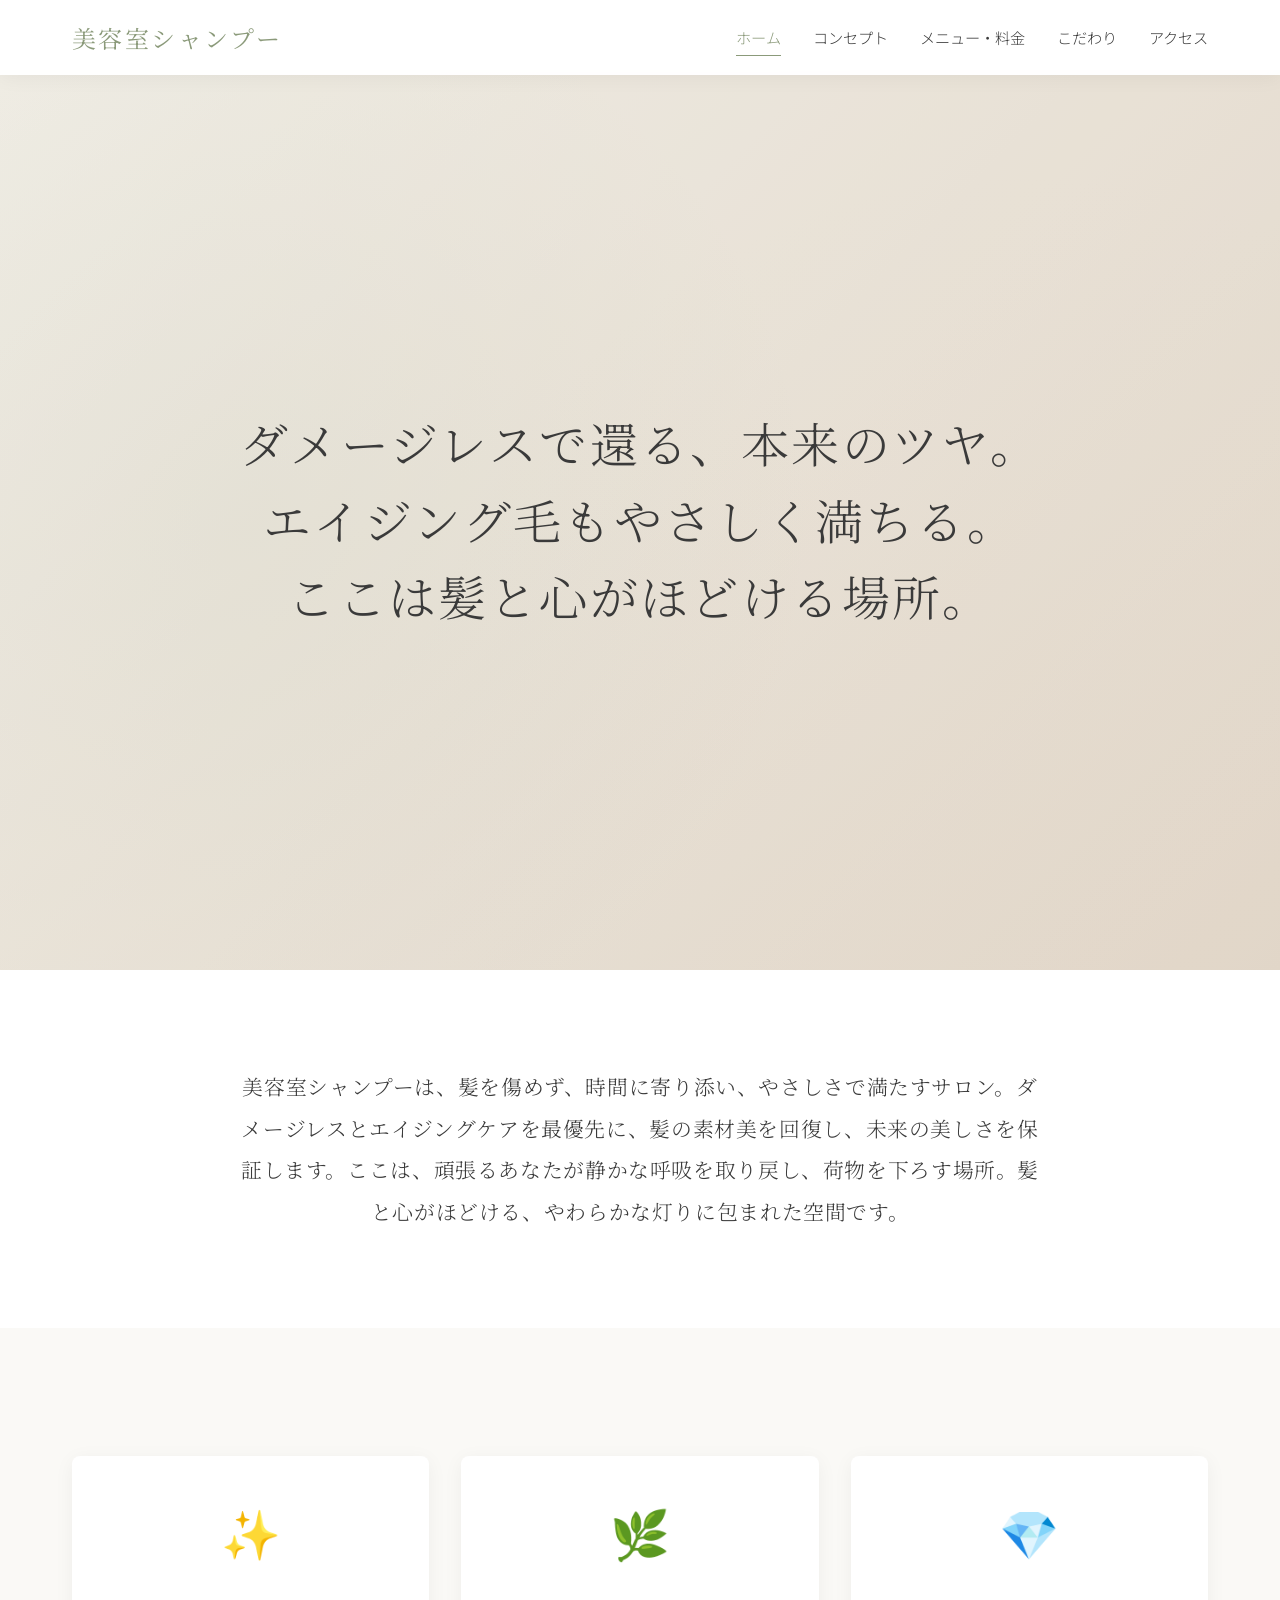
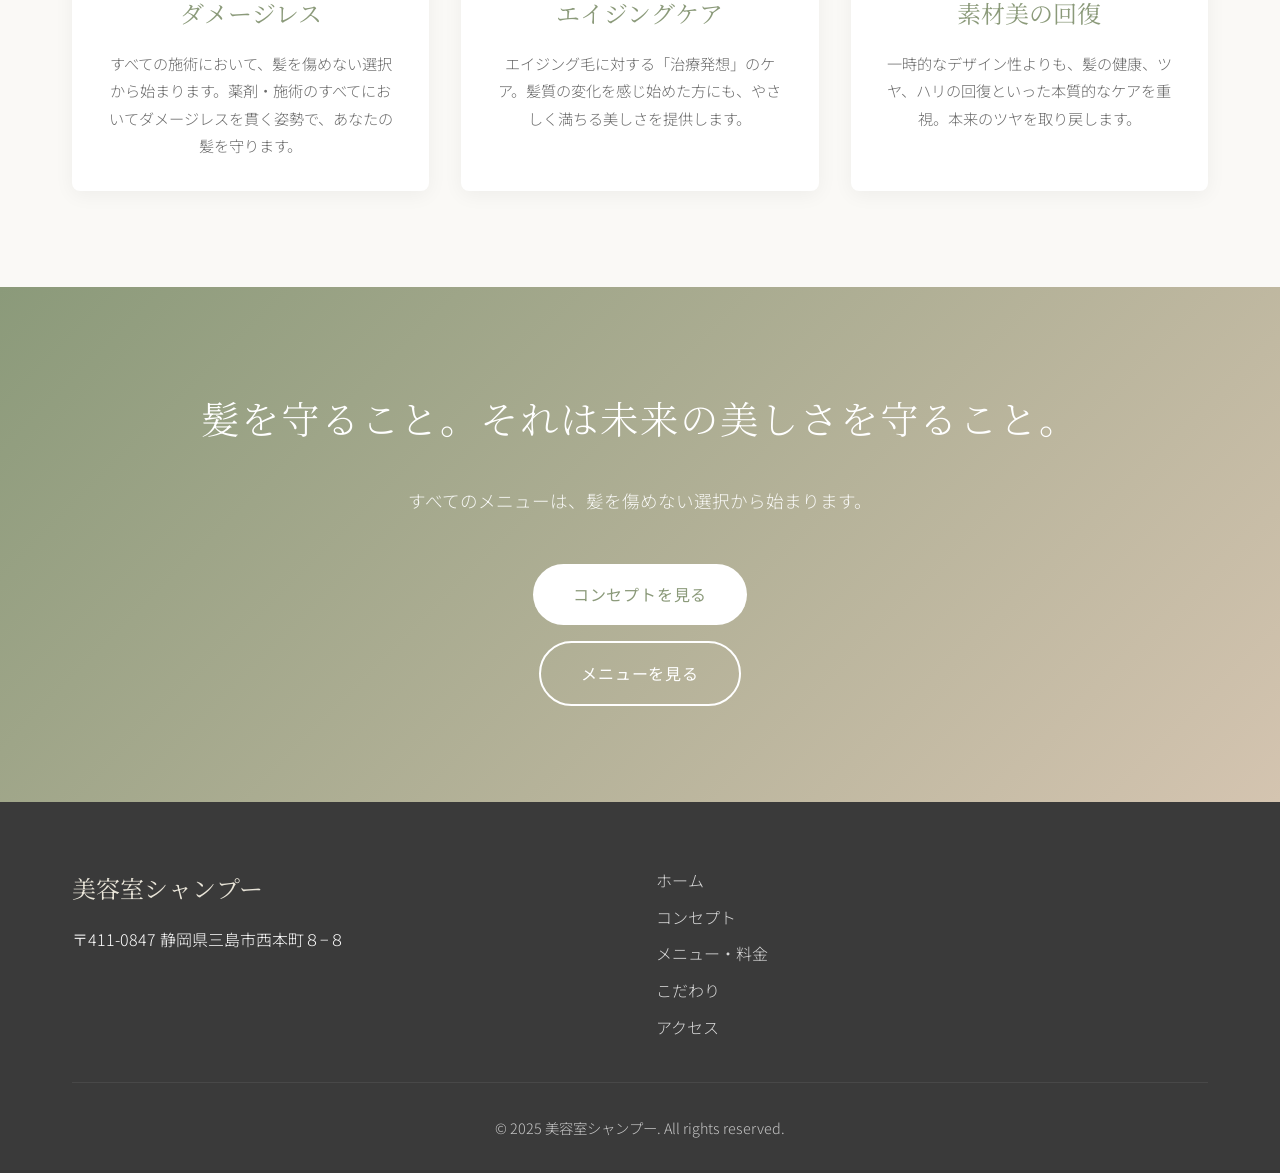
==== index.html @ 24b1da15 "最初のバックアップ" ====
<!DOCTYPE html>
<html lang="ja">
<head>
    <meta charset="UTF-8">
    <meta name="viewport" content="width=device-width, initial-scale=1.0">
    <meta name="description" content="美容室シャンプー - ダメージレスで還る、本来のツヤ。エイジング毛もやさしく満ちる。ここは髪と心がほどける場所。">
    <meta name="keywords" content="三島 美容室,ダメージレス,エイジングケア,縮毛矯正,髪質改善">
    <title>美容室シャンプー | ダメージレスで還る、本来のツヤ</title>
    <link rel="stylesheet" href="css/style.css">
    <link rel="preconnect" href="https://fonts.googleapis.com">
    <link rel="preconnect" href="https://fonts.gstatic.com" crossorigin>
    <link href="https://fonts.googleapis.com/css2?family=Noto+Serif+JP:wght@300;400;500&family=Noto+Sans+JP:wght@300;400;500&display=swap" rel="stylesheet">
</head>
<body>
    <!-- ナビゲーション -->
    <nav class="navbar">
        <div class="container">
            <div class="nav-brand">
                <h1>美容室シャンプー</h1>
            </div>
            <ul class="nav-menu">
                <li><a href="index.html" class="active">ホーム</a></li>
                <li><a href="concept.html">コンセプト</a></li>
                <li><a href="menu.html">メニュー・料金</a></li>
                <li><a href="process.html">こだわり</a></li>
                <li><a href="access.html">アクセス</a></li>
            </ul>
            <button class="nav-toggle" aria-label="メニューを開く">
                <span></span>
                <span></span>
                <span></span>
            </button>
        </div>
    </nav>

    <!-- メインビジュアル -->
    <section class="hero">
        <div class="hero-overlay"></div>
        <div class="hero-content">
            <h2 class="hero-title">ダメージレスで還る、本来のツヤ。<br>エイジング毛もやさしく満ちる。<br>ここは髪と心がほどける場所。</h2>
        </div>
    </section>

    <!-- 導入文 -->
    <section class="intro">
        <div class="container">
            <div class="intro-content">
                <p class="lead-text">
                    美容室シャンプーは、髪を傷めず、時間に寄り添い、やさしさで満たすサロン。ダメージレスとエイジングケアを最優先に、髪の素材美を回復し、未来の美しさを保証します。ここは、頑張るあなたが静かな呼吸を取り戻し、荷物を下ろす場所。髪と心がほどける、やわらかな灯りに包まれた空間です。
                </p>
            </div>
        </div>
    </section>

    <!-- 特徴セクション -->
    <section class="features">
        <div class="container">
            <div class="features-grid">
                <div class="feature-card">
                    <div class="feature-icon">✨</div>
                    <h3>ダメージレス</h3>
                    <p>すべての施術において、髪を傷めない選択から始まります。薬剤・施術のすべてにおいてダメージレスを貫く姿勢で、あなたの髪を守ります。</p>
                </div>
                <div class="feature-card">
                    <div class="feature-icon">🌿</div>
                    <h3>エイジングケア</h3>
                    <p>エイジング毛に対する「治療発想」のケア。髪質の変化を感じ始めた方にも、やさしく満ちる美しさを提供します。</p>
                </div>
                <div class="feature-card">
                    <div class="feature-icon">💎</div>
                    <h3>素材美の回復</h3>
                    <p>一時的なデザイン性よりも、髪の健康、ツヤ、ハリの回復といった本質的なケアを重視。本来のツヤを取り戻します。</p>
                </div>
            </div>
        </div>
    </section>

    <!-- CTAセクション -->
    <section class="cta">
        <div class="container">
            <div class="cta-content">
                <h2>髪を守ること。それは未来の美しさを守ること。</h2>
                <p>すべてのメニューは、髪を傷めない選択から始まります。</p>
                <a href="concept.html" class="btn-primary">コンセプトを見る</a>
                <a href="menu.html" class="btn-secondary">メニューを見る</a>
            </div>
        </div>
    </section>

    <!-- フッター -->
    <footer class="footer">
        <div class="container">
            <div class="footer-content">
                <div class="footer-info">
                    <h3>美容室シャンプー</h3>
                    <p>〒411-0847 静岡県三島市西本町８−８</p>
                </div>
                <div class="footer-links">
                    <ul>
                        <li><a href="index.html">ホーム</a></li>
                        <li><a href="concept.html">コンセプト</a></li>
                        <li><a href="menu.html">メニュー・料金</a></li>
                        <li><a href="process.html">こだわり</a></li>
                        <li><a href="access.html">アクセス</a></li>
                    </ul>
                </div>
            </div>
            <div class="footer-bottom">
                <p>&copy; 2025 美容室シャンプー. All rights reserved.</p>
            </div>
        </div>
    </footer>

    <script src="js/main.js"></script>
</body>
</html>
---- css/style.css ----
/* リセットとベーススタイル */
* {
    margin: 0;
    padding: 0;
    box-sizing: border-box;
}

:root {
    /* カラーパレット - 柔らかく自然な色調 */
    --color-primary: #8B9A7A; /* グリーン系 */
    --color-secondary: #D4C4B0; /* ベージュ系 */
    --color-accent: #E8E4D8; /* 淡い光の色 */
    --color-text: #3A3A3A;
    --color-text-light: #6B6B6B;
    --color-white: #FFFFFF;
    --color-bg: #FAF9F6;
    --color-bg-light: #FEFEFD;
    
    /* フォント */
    --font-serif: 'Noto Serif JP', serif;
    --font-sans: 'Noto Sans JP', sans-serif;
    
    /* スペーシング */
    --spacing-xs: 0.5rem;
    --spacing-sm: 1rem;
    --spacing-md: 2rem;
    --spacing-lg: 4rem;
    --spacing-xl: 6rem;
    
    /* トランジション */
    --transition: all 0.3s ease;
}

body {
    font-family: var(--font-sans);
    color: var(--color-text);
    background-color: var(--color-bg);
    line-height: 1.8;
    font-weight: 300;
    overflow-x: hidden;
}

.container {
    max-width: 1200px;
    margin: 0 auto;
    padding: 0 var(--spacing-md);
}

/* ナビゲーション */
.navbar {
    position: fixed;
    top: 0;
    left: 0;
    right: 0;
    background-color: rgba(255, 255, 255, 0.95);
    backdrop-filter: blur(10px);
    box-shadow: 0 2px 20px rgba(0, 0, 0, 0.05);
    z-index: 1000;
    transition: var(--transition);
}

.navbar .container {
    display: flex;
    justify-content: space-between;
    align-items: center;
    padding: var(--spacing-sm) var(--spacing-md);
}

.nav-brand h1 {
    font-family: var(--font-serif);
    font-size: 1.5rem;
    font-weight: 400;
    color: var(--color-primary);
    letter-spacing: 0.1em;
}

.nav-menu {
    display: flex;
    list-style: none;
    gap: var(--spacing-md);
}

.nav-menu a {
    text-decoration: none;
    color: var(--color-text);
    font-size: 0.95rem;
    font-weight: 300;
    transition: var(--transition);
    position: relative;
    padding: var(--spacing-xs) 0;
}

.nav-menu a::after {
    content: '';
    position: absolute;
    bottom: 0;
    left: 0;
    width: 0;
    height: 1px;
    background-color: var(--color-primary);
    transition: var(--transition);
}

.nav-menu a:hover::after,
.nav-menu a.active::after {
    width: 100%;
}

.nav-menu a:hover,
.nav-menu a.active {
    color: var(--color-primary);
}

.nav-toggle {
    display: none;
    flex-direction: column;
    background: none;
    border: none;
    cursor: pointer;
    gap: 5px;
}

.nav-toggle span {
    width: 25px;
    height: 2px;
    background-color: var(--color-text);
    transition: var(--transition);
}

/* ヒーローセクション */
.hero {
    position: relative;
    height: 100vh;
    min-height: 600px;
    display: flex;
    align-items: center;
    justify-content: center;
    background: linear-gradient(135deg, var(--color-accent) 0%, var(--color-secondary) 100%);
    margin-top: 70px;
    overflow: hidden;
}

.hero::before {
    content: '';
    position: absolute;
    top: 0;
    left: 0;
    right: 0;
    bottom: 0;
    background-image: 
        radial-gradient(circle at 20% 50%, rgba(139, 154, 122, 0.1) 0%, transparent 50%),
        radial-gradient(circle at 80% 80%, rgba(212, 196, 176, 0.1) 0%, transparent 50%);
    animation: float 20s ease-in-out infinite;
}

@keyframes float {
    0%, 100% { transform: translateY(0px); }
    50% { transform: translateY(-20px); }
}

.hero-overlay {
    position: absolute;
    top: 0;
    left: 0;
    right: 0;
    bottom: 0;
    background: rgba(255, 255, 255, 0.3);
}

.hero-content {
    position: relative;
    z-index: 1;
    text-align: center;
    padding: var(--spacing-md);
    max-width: 900px;
}

.hero-title {
    font-family: var(--font-serif);
    font-size: clamp(1.8rem, 4vw, 3rem);
    font-weight: 300;
    color: var(--color-text);
    line-height: 1.6;
    letter-spacing: 0.05em;
    animation: fadeInUp 1s ease-out;
}

@keyframes fadeInUp {
    from {
        opacity: 0;
        transform: translateY(30px);
    }
    to {
        opacity: 1;
        transform: translateY(0);
    }
}

/* 導入セクション */
.intro {
    padding: var(--spacing-xl) 0;
    background-color: var(--color-white);
}

.intro-content {
    max-width: 800px;
    margin: 0 auto;
    text-align: center;
}

.lead-text {
    font-family: var(--font-serif);
    font-size: clamp(1.1rem, 2vw, 1.3rem);
    line-height: 2;
    color: var(--color-text);
    font-weight: 300;
    letter-spacing: 0.03em;
}

/* 特徴セクション */
.features {
    padding: var(--spacing-xl) 0;
    background-color: var(--color-bg);
}

.features-grid {
    display: grid;
    grid-template-columns: repeat(auto-fit, minmax(300px, 1fr));
    gap: var(--spacing-md);
    margin-top: var(--spacing-md);
}

.feature-card {
    background-color: var(--color-white);
    padding: var(--spacing-md);
    border-radius: 8px;
    text-align: center;
    transition: var(--transition);
    box-shadow: 0 4px 20px rgba(0, 0, 0, 0.05);
}

.feature-card:hover {
    transform: translateY(-5px);
    box-shadow: 0 8px 30px rgba(0, 0, 0, 0.1);
}

.feature-icon {
    font-size: 3rem;
    margin-bottom: var(--spacing-sm);
}

.feature-card h3 {
    font-family: var(--font-serif);
    font-size: 1.5rem;
    font-weight: 400;
    color: var(--color-primary);
    margin-bottom: var(--spacing-sm);
}

.feature-card p {
    color: var(--color-text-light);
    line-height: 1.8;
    font-size: 0.95rem;
}

/* CTAセクション */
.cta {
    padding: var(--spacing-xl) 0;
    background: linear-gradient(135deg, var(--color-primary) 0%, var(--color-secondary) 100%);
    color: var(--color-white);
    text-align: center;
}

.cta-content h2 {
    font-family: var(--font-serif);
    font-size: clamp(1.8rem, 3vw, 2.5rem);
    font-weight: 300;
    margin-bottom: var(--spacing-sm);
    letter-spacing: 0.05em;
}

.cta-content p {
    font-size: 1.1rem;
    margin-bottom: var(--spacing-md);
    opacity: 0.9;
}

.cta-content {
    display: flex;
    flex-direction: column;
    align-items: center;
    gap: var(--spacing-sm);
}

.btn-primary,
.btn-secondary {
    display: inline-block;
    padding: 1rem 2.5rem;
    text-decoration: none;
    border-radius: 50px;
    font-size: 1rem;
    font-weight: 400;
    transition: var(--transition);
    letter-spacing: 0.05em;
}

.btn-primary {
    background-color: var(--color-white);
    color: var(--color-primary);
}

.btn-primary:hover {
    background-color: var(--color-accent);
    transform: translateY(-2px);
    box-shadow: 0 4px 15px rgba(0, 0, 0, 0.2);
}

.btn-secondary {
    background-color: transparent;
    color: var(--color-white);
    border: 2px solid var(--color-white);
}

.btn-secondary:hover {
    background-color: var(--color-white);
    color: var(--color-primary);
    transform: translateY(-2px);
}

/* フッター */
.footer {
    background-color: var(--color-text);
    color: var(--color-white);
    padding: var(--spacing-lg) 0 var(--spacing-md);
}

.footer-content {
    display: grid;
    grid-template-columns: repeat(auto-fit, minmax(250px, 1fr));
    gap: var(--spacing-md);
    margin-bottom: var(--spacing-md);
}

.footer-info h3 {
    font-family: var(--font-serif);
    font-size: 1.5rem;
    font-weight: 400;
    margin-bottom: var(--spacing-sm);
    color: var(--color-accent);
}

.footer-links ul {
    list-style: none;
}

.footer-links a {
    color: var(--color-white);
    text-decoration: none;
    opacity: 0.8;
    transition: var(--transition);
    display: block;
    margin-bottom: var(--spacing-xs);
}

.footer-links a:hover {
    opacity: 1;
    padding-left: 5px;
}

.footer-bottom {
    text-align: center;
    padding-top: var(--spacing-md);
    border-top: 1px solid rgba(255, 255, 255, 0.1);
    opacity: 0.7;
    font-size: 0.9rem;
}

/* ページ共通スタイル */
.page-header {
    padding: calc(70px + var(--spacing-lg)) 0 var(--spacing-lg);
    background: linear-gradient(135deg, var(--color-accent) 0%, var(--color-secondary) 100%);
    text-align: center;
}

.page-header h1 {
    font-family: var(--font-serif);
    font-size: clamp(2rem, 4vw, 3rem);
    font-weight: 300;
    color: var(--color-text);
    letter-spacing: 0.05em;
}

.page-content {
    padding: var(--spacing-xl) 0;
    background-color: var(--color-white);
}

.content-section {
    max-width: 900px;
    margin: 0 auto var(--spacing-lg);
}

.content-section h2 {
    font-family: var(--font-serif);
    font-size: clamp(1.8rem, 3vw, 2.3rem);
    font-weight: 400;
    color: var(--color-primary);
    margin-bottom: var(--spacing-md);
    letter-spacing: 0.05em;
}

.content-section h3 {
    font-family: var(--font-serif);
    font-size: clamp(1.4rem, 2.5vw, 1.8rem);
    font-weight: 400;
    color: var(--color-text);
    margin: var(--spacing-md) 0 var(--spacing-sm);
}

.content-section p {
    color: var(--color-text-light);
    line-height: 2;
    margin-bottom: var(--spacing-md);
    font-size: 1rem;
}

/* テーブルスタイル */
.table-container {
    overflow-x: auto;
    margin: var(--spacing-md) 0;
}

table {
    width: 100%;
    border-collapse: collapse;
    background-color: var(--color-white);
    box-shadow: 0 2px 10px rgba(0, 0, 0, 0.05);
}

table th,
table td {
    padding: 1rem;
    text-align: left;
    border-bottom: 1px solid var(--color-accent);
}

table th {
    background-color: var(--color-primary);
    color: var(--color-white);
    font-weight: 400;
    font-family: var(--font-serif);
}

table tr:hover {
    background-color: var(--color-bg);
}

/* レスポンシブデザイン */
@media (max-width: 768px) {
    .nav-menu {
        position: fixed;
        top: 70px;
        left: -100%;
        flex-direction: column;
        background-color: var(--color-white);
        width: 100%;
        text-align: center;
        transition: var(--transition);
        box-shadow: 0 10px 27px rgba(0, 0, 0, 0.05);
        padding: var(--spacing-md) 0;
    }

    .nav-menu.active {
        left: 0;
    }

    .nav-toggle {
        display: flex;
    }

    .hero {
        min-height: 500px;
    }

    .features-grid {
        grid-template-columns: 1fr;
    }

    .container {
        padding: 0 var(--spacing-sm);
    }

    .cta-content {
        flex-direction: column;
    }

    .btn-primary,
    .btn-secondary {
        width: 100%;
        max-width: 300px;
    }
}

@media (max-width: 480px) {
    :root {
        --spacing-lg: 3rem;
        --spacing-xl: 4rem;
    }

    .hero-title {
        font-size: 1.5rem;
    }

    .lead-text {
        font-size: 1rem;
    }
}
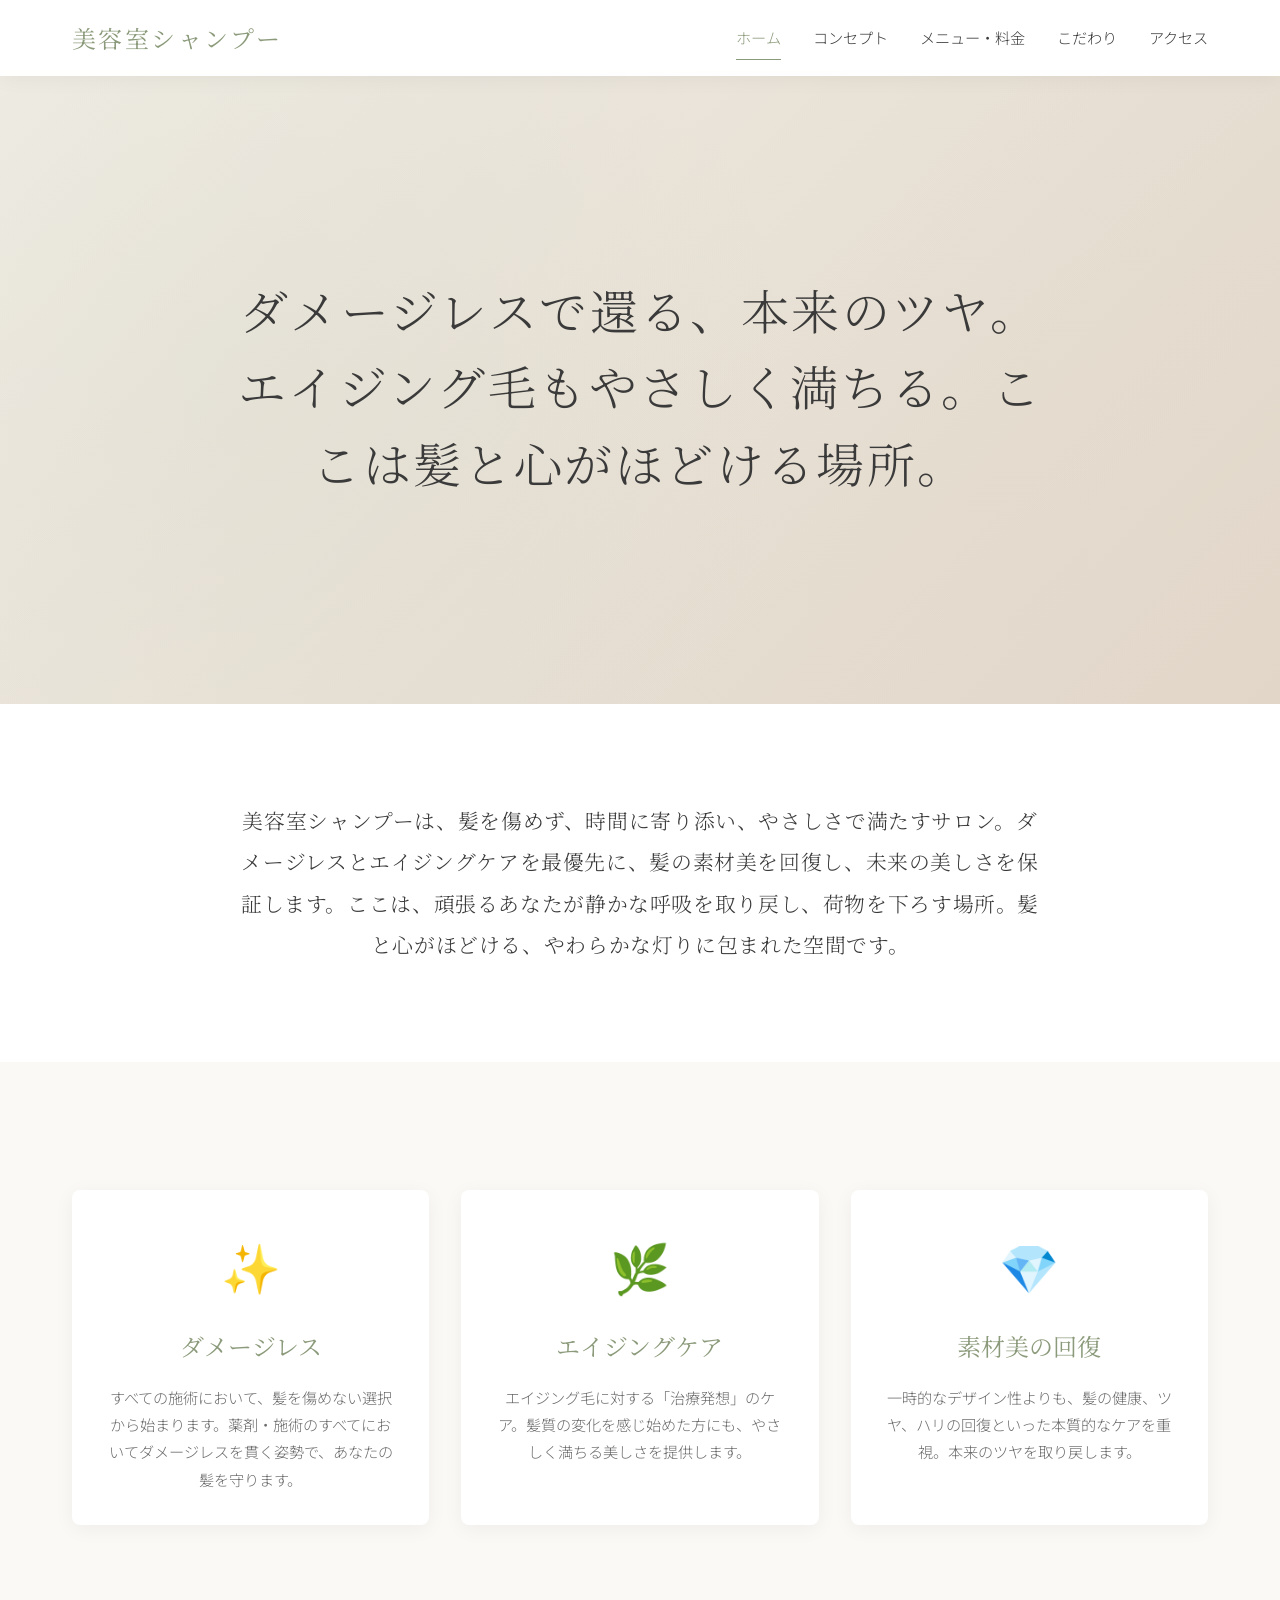
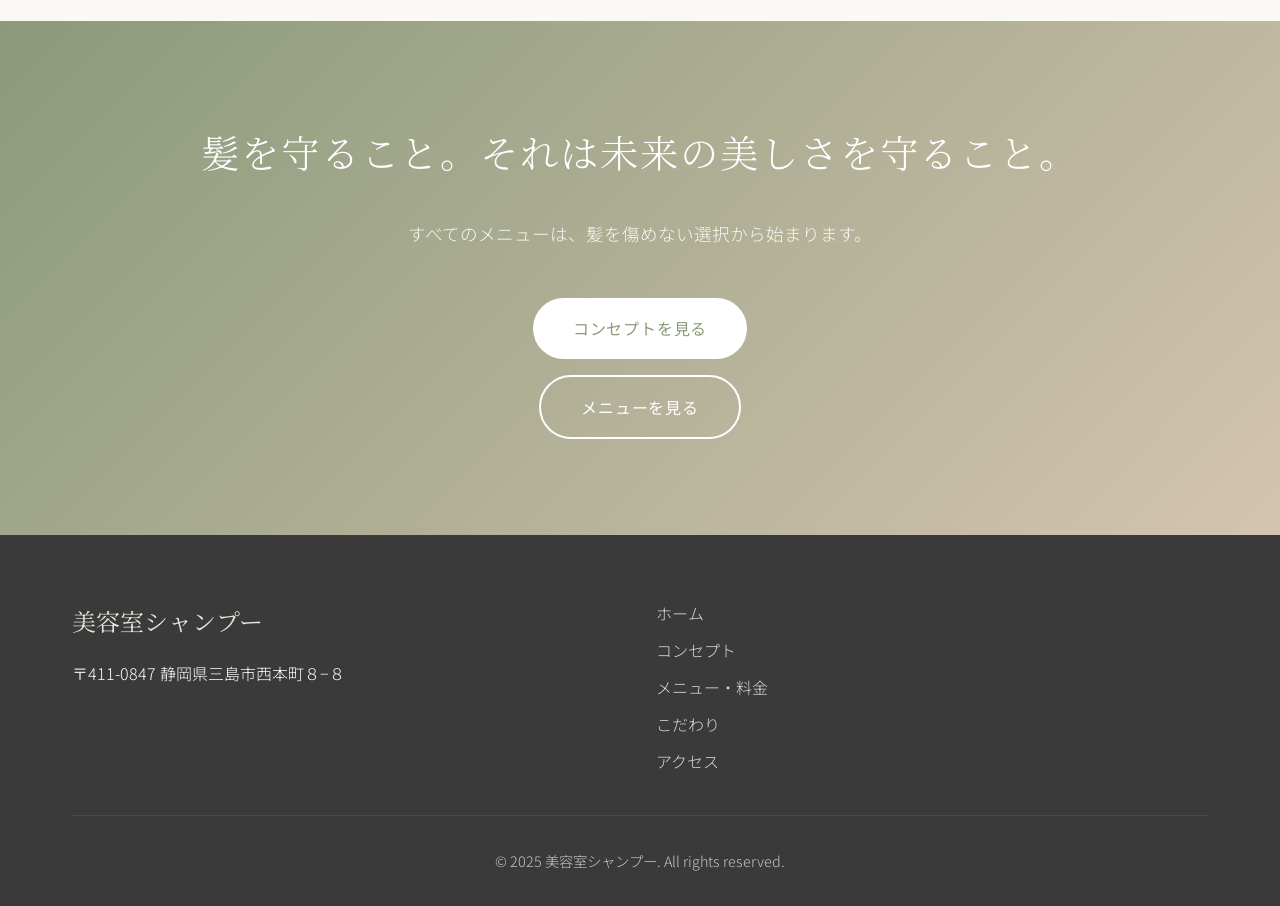
==== commit 2cdf7dd4: "体裁整え" ====
--- a/index.html
+++ b/index.html
@@ -2,11 +2,11 @@
 <html lang="ja">
 <head>
     <meta charset="UTF-8">
-    <meta name="viewport" content="width=device-width, initial-scale=1.0">
+    <meta name="viewport" content="width=device-width, initial-scale=1.0, maximum-scale=5.0, user-scalable=yes">
     <meta name="description" content="美容室シャンプー - ダメージレスで還る、本来のツヤ。エイジング毛もやさしく満ちる。ここは髪と心がほどける場所。">
     <meta name="keywords" content="三島 美容室,ダメージレス,エイジングケア,縮毛矯正,髪質改善">
     <title>美容室シャンプー | ダメージレスで還る、本来のツヤ</title>
-    <link rel="stylesheet" href="css/style.css">
+    <link rel="stylesheet" href="css/style.css?v=2">
     <link rel="preconnect" href="https://fonts.googleapis.com">
     <link rel="preconnect" href="https://fonts.gstatic.com" crossorigin>
     <link href="https://fonts.googleapis.com/css2?family=Noto+Serif+JP:wght@300;400;500&family=Noto+Sans+JP:wght@300;400;500&display=swap" rel="stylesheet">
@@ -37,7 +37,7 @@
     <section class="hero">
         <div class="hero-overlay"></div>
         <div class="hero-content">
-            <h2 class="hero-title">ダメージレスで還る、本来のツヤ。<br>エイジング毛もやさしく満ちる。<br>ここは髪と心がほどける場所。</h2>
+            <h2 class="hero-title">ダメージレスで還る、本来のツヤ。エイジング毛もやさしく満ちる。ここは髪と心がほどける場所。</h2>
         </div>
     </section>
 
--- a/css/style.css
+++ b/css/style.css
@@ -38,12 +38,17 @@
     line-height: 1.8;
     font-weight: 300;
     overflow-x: hidden;
+    -webkit-font-smoothing: antialiased;
+    -moz-osx-font-smoothing: grayscale;
+    word-wrap: break-word;
+    touch-action: manipulation;
 }
 
 .container {
     max-width: 1200px;
     margin: 0 auto;
     padding: 0 var(--spacing-md);
+    width: 100%;
 }
 
 /* ナビゲーション */
@@ -68,10 +73,11 @@
 
 .nav-brand h1 {
     font-family: var(--font-serif);
-    font-size: 1.5rem;
+    font-size: clamp(1.1rem, 4vw, 1.5rem);
     font-weight: 400;
     color: var(--color-primary);
     letter-spacing: 0.1em;
+    white-space: nowrap;
 }
 
 .nav-menu {
@@ -88,6 +94,12 @@
     transition: var(--transition);
     position: relative;
     padding: var(--spacing-xs) 0;
+    min-height: 44px;
+    display: flex;
+    align-items: center;
+    justify-content: center;
+    touch-action: manipulation;
+    -webkit-tap-highlight-color: rgba(139, 154, 122, 0.2);
 }
 
 .nav-menu a::after {
@@ -118,6 +130,11 @@
     border: none;
     cursor: pointer;
     gap: 5px;
+    min-width: 44px;
+    min-height: 44px;
+    padding: 10px;
+    touch-action: manipulation;
+    -webkit-tap-highlight-color: transparent;
 }
 
 .nav-toggle span {
@@ -130,14 +147,14 @@
 /* ヒーローセクション */
 .hero {
     position: relative;
-    height: 100vh;
-    min-height: 600px;
+    min-height: 400px;
     display: flex;
     align-items: center;
     justify-content: center;
     background: linear-gradient(135deg, var(--color-accent) 0%, var(--color-secondary) 100%);
     margin-top: 70px;
     overflow: hidden;
+    padding: var(--spacing-md) 0;
 }
 
 .hero::before {
@@ -171,7 +188,7 @@
     position: relative;
     z-index: 1;
     text-align: center;
-    padding: var(--spacing-md);
+    padding: var(--spacing-sm) var(--spacing-md);
     max-width: 900px;
 }
 
@@ -183,6 +200,11 @@
     line-height: 1.6;
     letter-spacing: 0.05em;
     animation: fadeInUp 1s ease-out;
+    word-break: normal;
+    overflow-wrap: anywhere;
+    white-space: normal;
+    hyphens: auto;
+    margin: calc(1.6em * 2) 0;
 }
 
 @keyframes fadeInUp {
@@ -294,7 +316,6 @@
 
 .btn-primary,
 .btn-secondary {
-    display: inline-block;
     padding: 1rem 2.5rem;
     text-decoration: none;
     border-radius: 50px;
@@ -302,6 +323,13 @@
     font-weight: 400;
     transition: var(--transition);
     letter-spacing: 0.05em;
+    min-height: 44px;
+    display: inline-flex;
+    align-items: center;
+    justify-content: center;
+    text-align: center;
+    touch-action: manipulation;
+    -webkit-tap-highlight-color: transparent;
 }
 
 .btn-primary {
@@ -442,6 +470,15 @@
     padding: 1rem;
     text-align: left;
     border-bottom: 1px solid var(--color-accent);
+    word-break: break-word;
+}
+
+table th {
+    white-space: nowrap;
+}
+
+table td {
+    font-size: 0.9rem;
 }
 
 table th {
@@ -459,7 +496,7 @@
 @media (max-width: 768px) {
     .nav-menu {
         position: fixed;
-        top: 70px;
+        top: 60px;
         left: -100%;
         flex-direction: column;
         background-color: var(--color-white);
@@ -467,52 +504,285 @@
         text-align: center;
         transition: var(--transition);
         box-shadow: 0 10px 27px rgba(0, 0, 0, 0.05);
-        padding: var(--spacing-md) 0;
+        padding: var(--spacing-sm) 0;
+        max-height: calc(100vh - 60px);
+        overflow-y: auto;
     }
 
     .nav-menu.active {
         left: 0;
     }
 
+    .nav-menu li {
+        width: 100%;
+    }
+
+    .nav-menu a {
+        padding: 1rem;
+        min-height: 50px;
+        font-size: 1rem;
+    }
+
     .nav-toggle {
         display: flex;
     }
 
+    .navbar .container {
+        padding: var(--spacing-xs) var(--spacing-sm);
+    }
+
     .hero {
-        min-height: 500px;
+        height: auto;
+        min-height: auto;
+        padding: var(--spacing-sm) 0;
+        margin-top: 60px;
+    }
+
+    .hero-content {
+        padding: var(--spacing-xs) var(--spacing-sm);
+    }
+
+    .hero-title {
+        font-size: clamp(1.3rem, 5vw, 1.8rem);
+        line-height: 1.7;
+        margin: calc(1.7em * 2) 0;
     }
 
     .features-grid {
         grid-template-columns: 1fr;
+        gap: var(--spacing-sm);
+    }
+
+    .feature-card {
+        padding: var(--spacing-sm);
     }
 
     .container {
         padding: 0 var(--spacing-sm);
     }
 
+    .intro {
+        padding: var(--spacing-lg) 0;
+    }
+
+    .page-content {
+        padding: var(--spacing-lg) 0;
+    }
+
+    .content-section {
+        margin-bottom: var(--spacing-md);
+    }
+
+    .cta {
+        padding: var(--spacing-lg) 0;
+    }
+
     .cta-content {
         flex-direction: column;
+        gap: var(--spacing-sm);
     }
 
     .btn-primary,
     .btn-secondary {
         width: 100%;
-        max-width: 300px;
+        max-width: 100%;
+        padding: 1rem 1.5rem;
+    }
+
+    .footer {
+        padding: var(--spacing-md) 0 var(--spacing-sm);
+    }
+
+    .footer-content {
+        grid-template-columns: 1fr;
+        gap: var(--spacing-md);
+    }
+
+    .page-header {
+        padding: calc(60px + var(--spacing-md)) 0 var(--spacing-md);
+    }
+
+    table {
+        font-size: 0.85rem;
+    }
+
+    table th,
+    table td {
+        padding: 0.75rem 0.5rem;
     }
 }
 
 @media (max-width: 480px) {
     :root {
-        --spacing-lg: 3rem;
-        --spacing-xl: 4rem;
+        --spacing-lg: 2.5rem;
+        --spacing-xl: 3rem;
+        --spacing-md: 1.5rem;
+    }
+
+    .navbar .container {
+        padding: var(--spacing-xs) var(--spacing-sm);
+    }
+
+    .hero {
+        height: auto;
+        min-height: auto;
+        padding: var(--spacing-xs) 0;
+        margin-top: 55px;
+    }
+
+    .hero-content {
+        padding: var(--spacing-xs) var(--spacing-sm);
     }
 
     .hero-title {
+        font-size: clamp(1.1rem, 4.5vw, 1.4rem);
+        line-height: 1.8;
+        padding: 0;
+        margin: calc(1.8em * 2) 0;
+    }
+
+    .lead-text {
+        font-size: 0.95rem;
+        line-height: 1.8;
+        padding: 0 var(--spacing-xs);
+    }
+
+    .intro {
+        padding: var(--spacing-md) 0;
+    }
+
+    .features {
+        padding: var(--spacing-md) 0;
+    }
+
+    .feature-card h3 {
+        font-size: 1.3rem;
+    }
+
+    .feature-card p {
+        font-size: 0.9rem;
+        line-height: 1.7;
+    }
+
+    .feature-icon {
+        font-size: 2.5rem;
+    }
+
+    .cta-content h2 {
         font-size: 1.5rem;
+        padding: 0 var(--spacing-xs);
+    }
+
+    .cta-content p {
+        font-size: 0.95rem;
+        padding: 0 var(--spacing-xs);
+    }
+
+    .page-header h1 {
+        font-size: 1.8rem;
+        padding: 0 var(--spacing-xs);
+    }
+
+    .content-section h2 {
+        font-size: 1.5rem;
+    }
+
+    .content-section h3 {
+        font-size: 1.3rem;
+    }
+
+    .content-section p {
+        font-size: 0.9rem;
+        line-height: 1.8;
+    }
+
+    .table-container {
+        margin: var(--spacing-sm) -1rem;
+        padding: 0 1rem;
+    }
+
+    table {
+        font-size: 0.8rem;
+        min-width: 100%;
+    }
+
+    table th,
+    table td {
+        padding: 0.6rem 0.4rem;
+    }
+
+    .footer-info h3 {
+        font-size: 1.3rem;
+    }
+
+    .footer-links a {
+        font-size: 0.9rem;
+    }
+}
+
+@media (max-width: 375px) {
+    .hero {
+        padding: var(--spacing-sm) 0;
+    }
+
+    .hero-title {
+        font-size: clamp(1rem, 4vw, 1.2rem);
+        line-height: 1.8;
+        margin: calc(1.8em * 2) 0;
     }
 
     .lead-text {
-        font-size: 1rem;
-    }
-}
-
+        font-size: 0.9rem;
+    }
+
+    .cta-content h2 {
+        font-size: 1.3rem;
+    }
+
+    .page-header h1 {
+        font-size: 1.6rem;
+    }
+
+    .content-section h2 {
+        font-size: 1.3rem;
+    }
+
+    table {
+        font-size: 0.75rem;
+    }
+
+    table th,
+    table td {
+        padding: 0.5rem 0.3rem;
+    }
+}
+
+/* 横スクロールの完全な防止 */
+* {
+    max-width: 100%;
+}
+
+img, video, iframe {
+    max-width: 100%;
+    height: auto;
+}
+
+/* タッチデバイス向けの最適化 */
+@media (hover: none) and (pointer: coarse) {
+    .btn-primary:hover,
+    .btn-secondary:hover,
+    .feature-card:hover {
+        transform: none;
+    }
+
+    .btn-primary:active,
+    .btn-secondary:active {
+        transform: scale(0.98);
+        opacity: 0.9;
+    }
+
+    .nav-menu a:active {
+        background-color: var(--color-bg);
+    }
+}
+
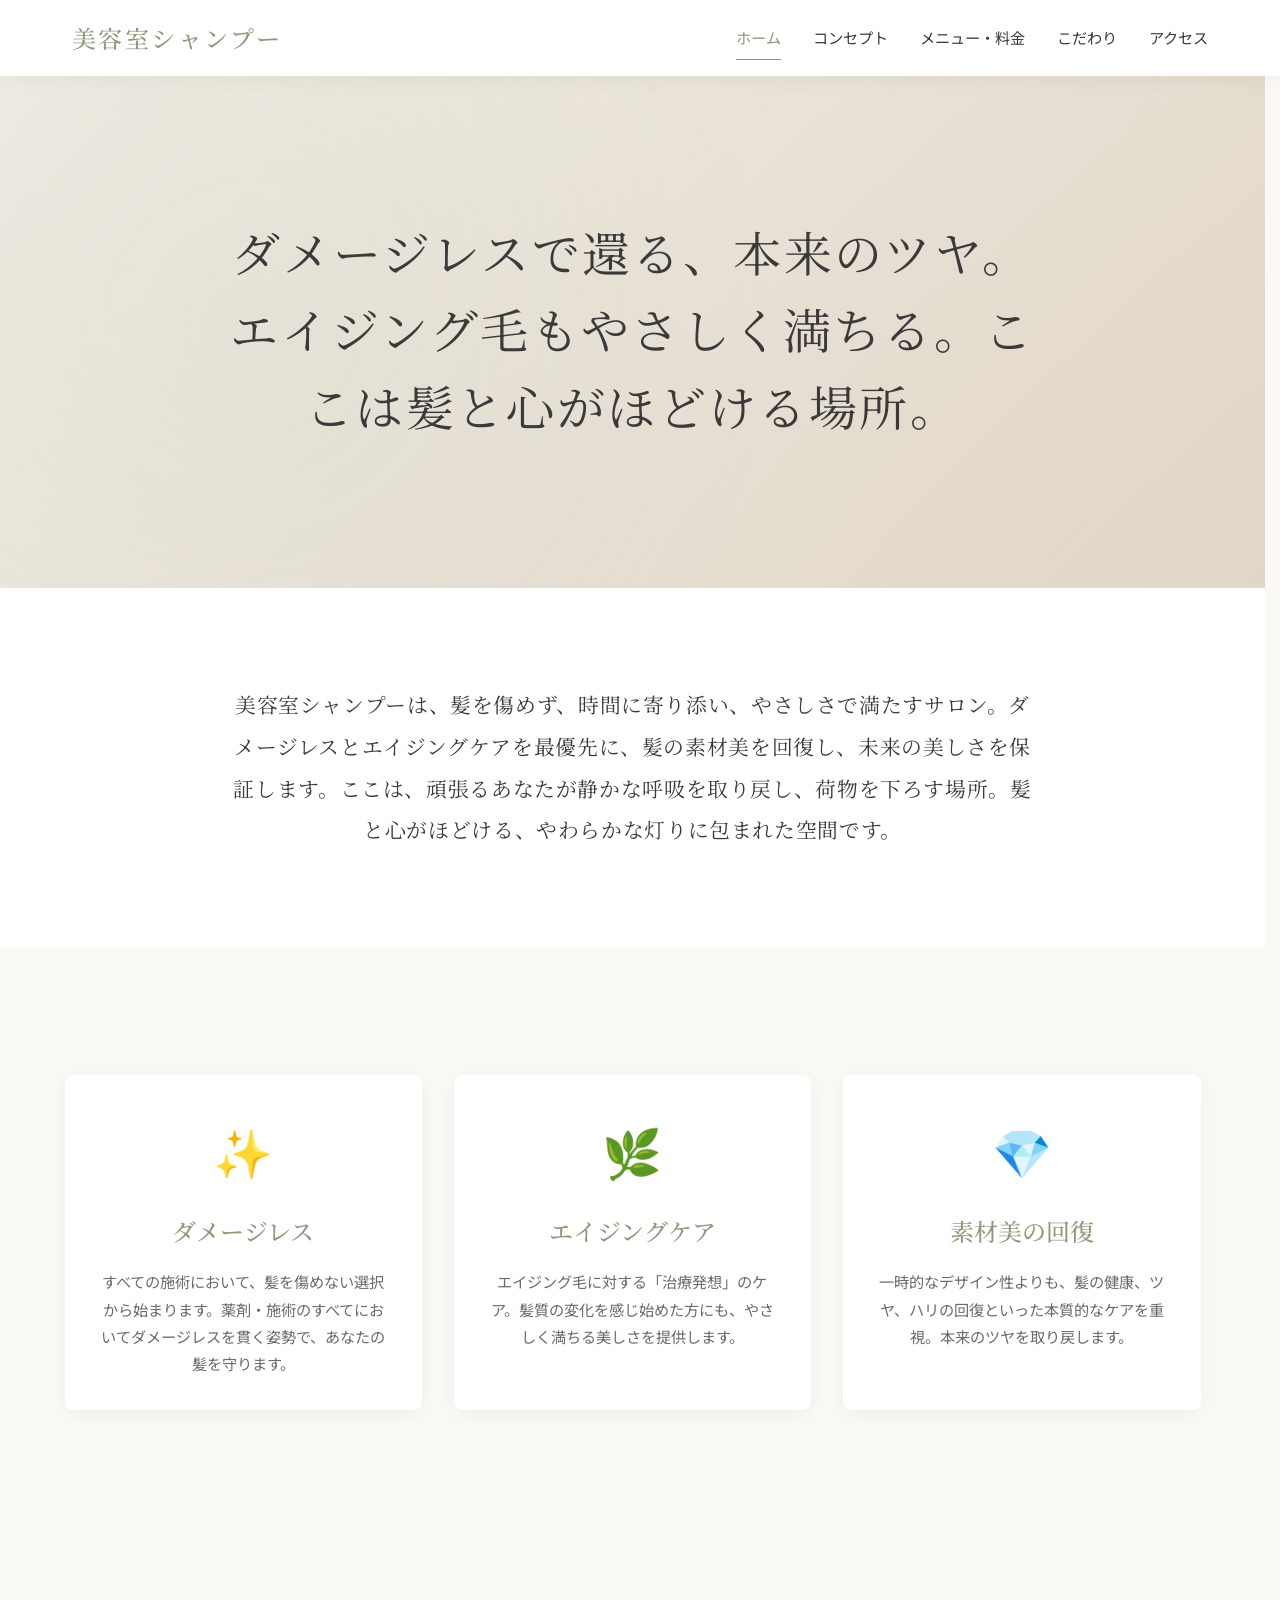
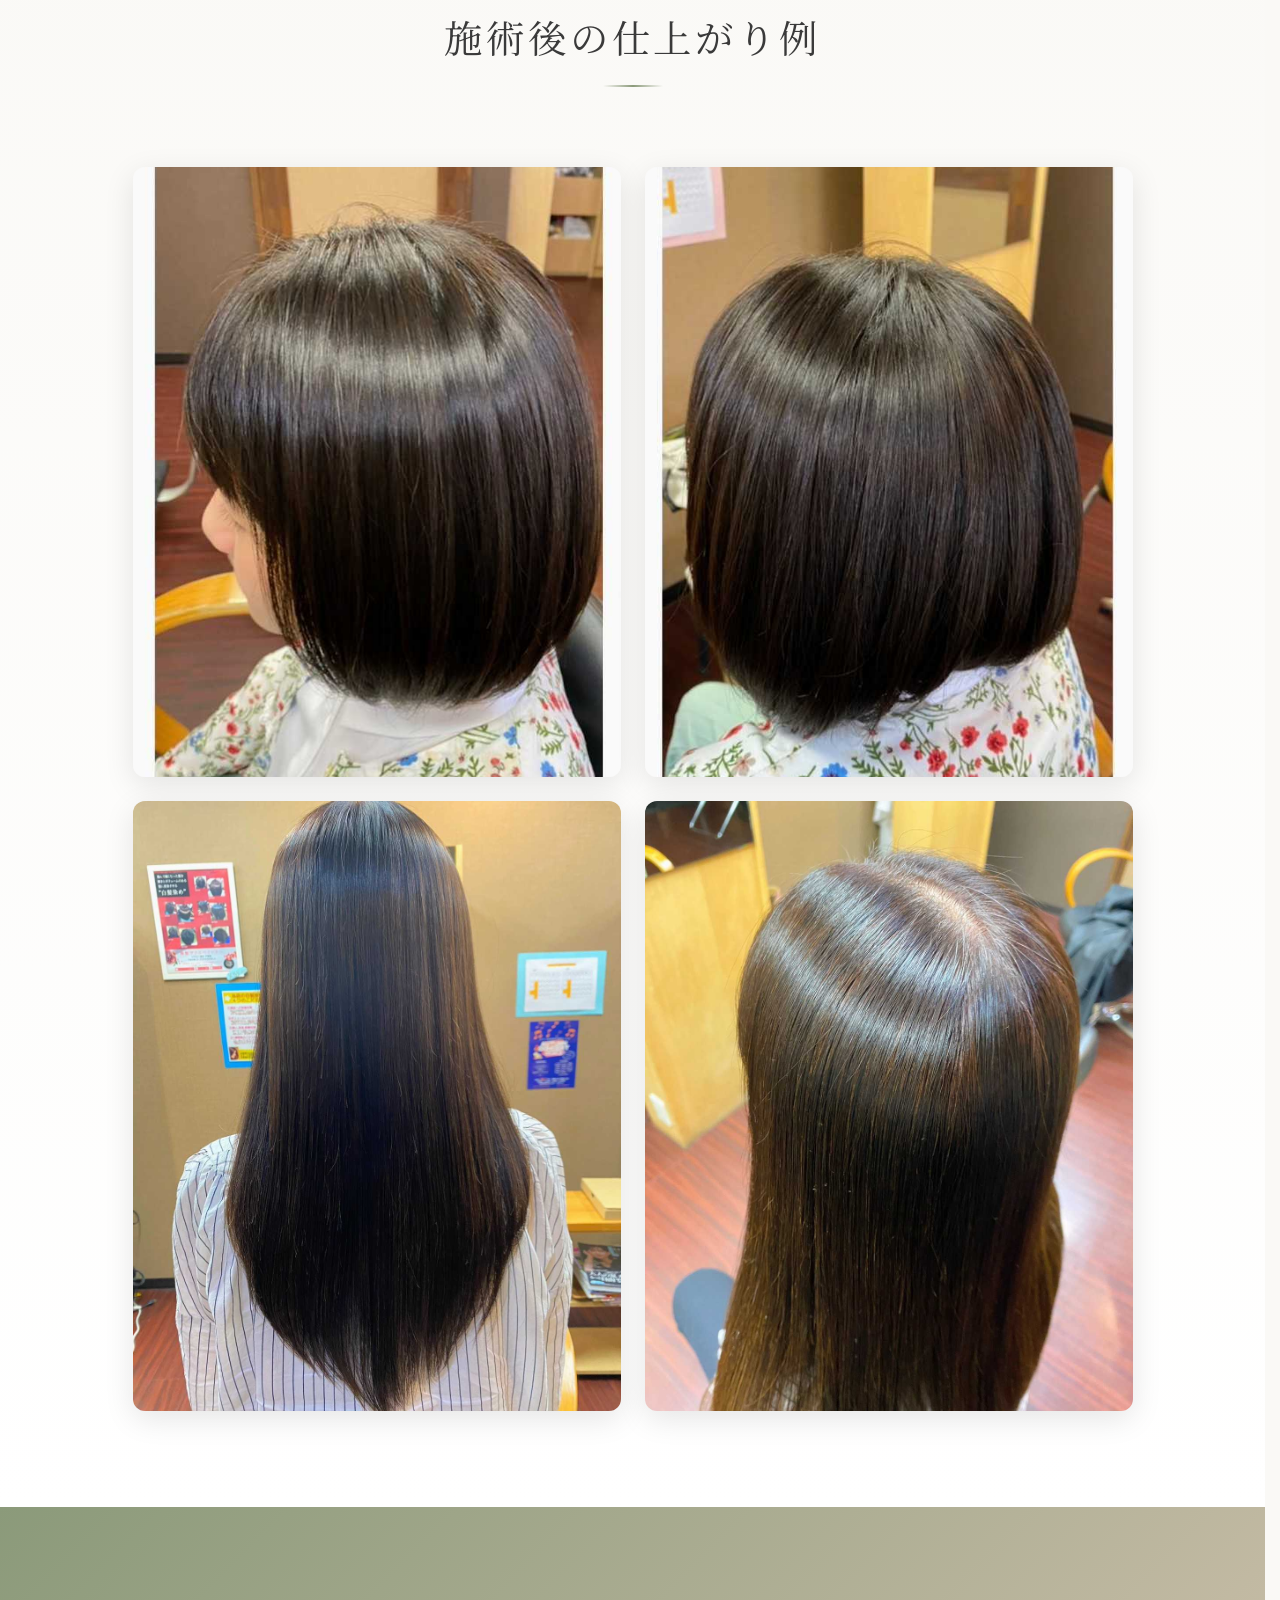
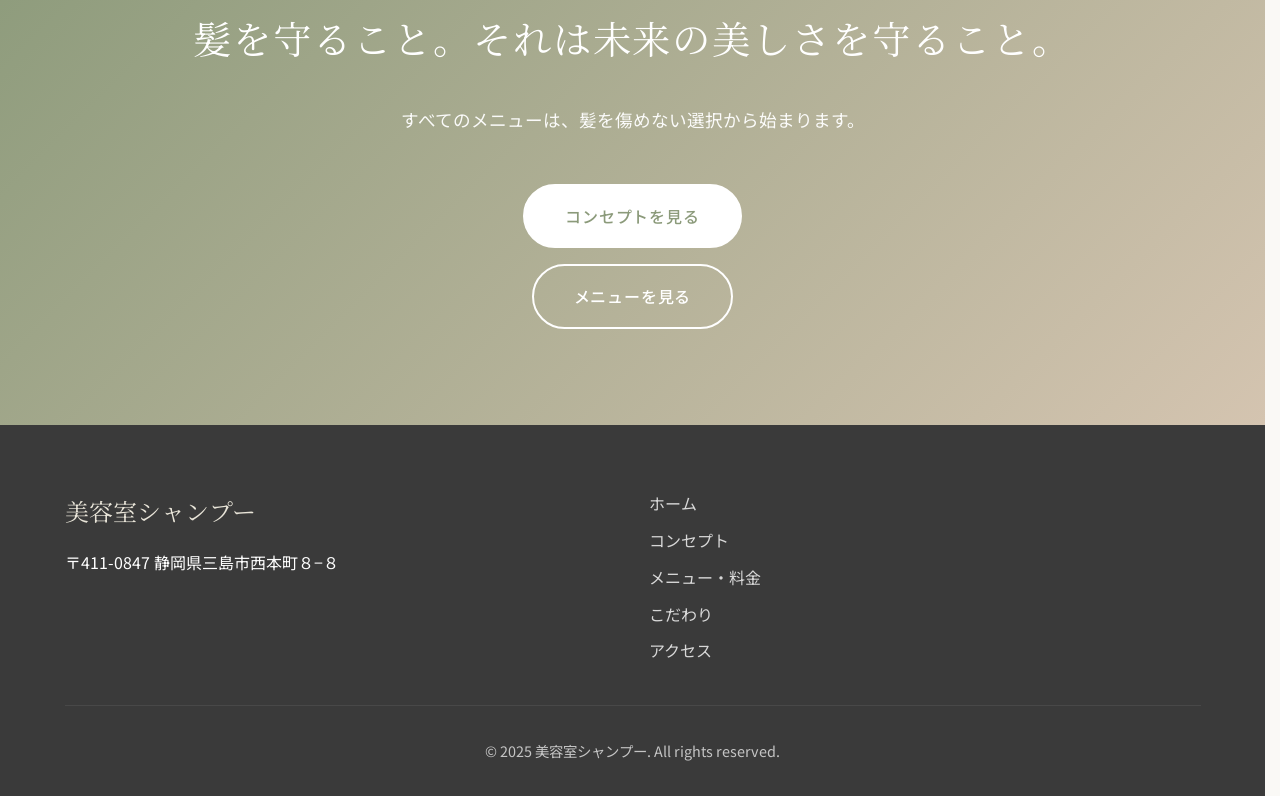
==== commit 4f8870f1: "電話番号" ====
--- a/index.html
+++ b/index.html
@@ -3,9 +3,32 @@
 <head>
     <meta charset="UTF-8">
     <meta name="viewport" content="width=device-width, initial-scale=1.0, maximum-scale=5.0, user-scalable=yes">
-    <meta name="description" content="美容室シャンプー - ダメージレスで還る、本来のツヤ。エイジング毛もやさしく満ちる。ここは髪と心がほどける場所。">
-    <meta name="keywords" content="三島 美容室,ダメージレス,エイジングケア,縮毛矯正,髪質改善">
-    <title>美容室シャンプー | ダメージレスで還る、本来のツヤ</title>
+    <meta name="description" content="美容室シャンプー - ダメージレスで還る、本来のツヤ。エイジング毛もやさしく満ちる。ここは髪と心がほどける場所。静岡県三島市の美容室。">
+    <meta name="keywords" content="三島 美容室,ダメージレス,エイジングケア,縮毛矯正,髪質改善,三島市美容室,静岡県美容室,ノンダメージ,トリートメント">
+    <meta name="author" content="美容室シャンプー">
+    <meta name="robots" content="index, follow">
+    <meta name="googlebot" content="index, follow">
+    
+    <!-- Open Graph / Facebook -->
+    <meta property="og:type" content="website">
+    <meta property="og:url" content="https://b-shampoo.com/">
+    <meta property="og:title" content="美容室シャンプー | ダメージレスで還る、本来のツヤ">
+    <meta property="og:description" content="美容室シャンプー - ダメージレスで還る、本来のツヤ。エイジング毛もやさしく満ちる。ここは髪と心がほどける場所。静岡県三島市の美容室。">
+    <meta property="og:image" content="https://b-shampoo.com/images/sezyutuA-1.jpg">
+    <meta property="og:locale" content="ja_JP">
+    <meta property="og:site_name" content="美容室シャンプー">
+    
+    <!-- Twitter -->
+    <meta name="twitter:card" content="summary_large_image">
+    <meta name="twitter:url" content="https://b-shampoo.com/">
+    <meta name="twitter:title" content="美容室シャンプー | ダメージレスで還る、本来のツヤ">
+    <meta name="twitter:description" content="美容室シャンプー - ダメージレスで還る、本来のツヤ。エイジング毛もやさしく満ちる。ここは髪と心がほどける場所。静岡県三島市の美容室。">
+    <meta name="twitter:image" content="https://b-shampoo.com/images/sezyutuA-1.jpg">
+    
+    <!-- Canonical URL -->
+    <link rel="canonical" href="https://b-shampoo.com/">
+    
+    <title>美容室シャンプー | ダメージレスで還る、本来のツヤ | 静岡県三島市</title>
     <link rel="stylesheet" href="css/style.css?v=2">
     <link rel="preconnect" href="https://fonts.googleapis.com">
     <link rel="preconnect" href="https://fonts.gstatic.com" crossorigin>
@@ -75,6 +98,29 @@
         </div>
     </section>
 
+    <!-- 施術後の仕上がり例 -->
+    <section class="gallery-section">
+        <div class="container">
+            <div class="gallery-header">
+                <h2>施術後の仕上がり例</h2>
+            </div>
+            <div class="gallery-grid">
+                <div class="gallery-item">
+                    <img src="images/sezyutuA-1.jpg" alt="施術後の仕上がり例 A-1" loading="lazy">
+                </div>
+                <div class="gallery-item">
+                    <img src="images/sezyutuA-2.jpg" alt="施術後の仕上がり例 A-2" loading="lazy">
+                </div>
+                <div class="gallery-item">
+                    <img src="images/sezyutuB-1.jpg" alt="施術後の仕上がり例 B-1" loading="lazy">
+                </div>
+                <div class="gallery-item">
+                    <img src="images/sezyutuB-2.jpg" alt="施術後の仕上がり例 B-2" loading="lazy">
+                </div>
+            </div>
+        </div>
+    </section>
+
     <!-- CTAセクション -->
     <section class="cta">
         <div class="container">
@@ -112,6 +158,74 @@
     </footer>
 
     <script src="js/main.js"></script>
+    
+    <!-- 構造化データ (JSON-LD) -->
+    <script type="application/ld+json">
+    {
+      "@context": "https://schema.org",
+      "@type": "BeautySalon",
+      "name": "美容室シャンプー",
+      "image": "https://b-shampoo.com/images/sezyutuA-1.jpg",
+      "description": "ダメージレスで還る、本来のツヤ。エイジング毛もやさしく満ちる。ここは髪と心がほどける場所。",
+      "address": {
+        "@type": "PostalAddress",
+        "streetAddress": "西本町８−８",
+        "addressLocality": "三島市",
+        "addressRegion": "静岡県",
+        "postalCode": "411-0847",
+        "addressCountry": "JP"
+      },
+      "geo": {
+        "@type": "GeoCoordinates",
+        "latitude": "35.11714121495305",
+        "longitude": "138.908211910005"
+      },
+      "url": "https://b-shampoo.com/",
+      "telephone": "090-1755-3594",
+      "openingHoursSpecification": [
+        {
+          "@type": "OpeningHoursSpecification",
+          "dayOfWeek": [
+            "Tuesday",
+            "Wednesday",
+            "Thursday",
+            "Friday",
+            "Saturday",
+            "Sunday"
+          ],
+          "opens": "09:00",
+          "closes": "18:00"
+        }
+      ],
+      "priceRange": "¥5,000-¥17,000",
+      "hasOfferCatalog": {
+        "@type": "OfferCatalog",
+        "name": "美容室メニュー",
+        "itemListElement": [
+          {
+            "@type": "Offer",
+            "itemOffered": {
+              "@type": "Service",
+              "name": "カット",
+              "description": "傷ませない技術で、髪の素材を整える基本。"
+            },
+            "price": "5000",
+            "priceCurrency": "JPY"
+          },
+          {
+            "@type": "Offer",
+            "itemOffered": {
+              "@type": "Service",
+              "name": "縮毛矯正",
+              "description": "しなやかに、自然に、やさしくまっすぐ。ダメージレス処方で未来も守ります。"
+            },
+            "price": "13000",
+            "priceCurrency": "JPY"
+          }
+        ]
+      }
+    }
+    </script>
 </body>
 </html>
 
--- a/css/style.css
+++ b/css/style.css
@@ -1,24 +1,20 @@
-/* リセットとベーススタイル */
-* {
-    margin: 0;
-    padding: 0;
-    box-sizing: border-box;
-}
-
-:root {
-    /* カラーパレット - 柔らかく自然な色調 */
-    --color-primary: #8B9A7A; /* グリーン系 */
-    --color-secondary: #D4C4B0; /* ベージュ系 */
-    --color-accent: #E8E4D8; /* 淡い光の色 */
+/* =========================================
+   基本設定・リセット
+   ========================================= */
+   :root {
+    /* カラーパレット */
+    --color-primary: #8B9A7A;
+    --color-secondary: #D4C4B0;
+    --color-accent: #E8E4D8;
     --color-text: #3A3A3A;
     --color-text-light: #6B6B6B;
     --color-white: #FFFFFF;
     --color-bg: #FAF9F6;
     --color-bg-light: #FEFEFD;
     
-    /* フォント */
-    --font-serif: 'Noto Serif JP', serif;
-    --font-sans: 'Noto Sans JP', sans-serif;
+    /* フォントスタック（OS標準フォントの優先順位を最適化） */
+    --font-serif: 'Noto Serif JP', 'Hiragino Mincho ProN', 'Yu Mincho', 'YuMincho', 'MS PMincho', serif;
+    --font-sans: 'Noto Sans JP', 'Helvetica Neue', Arial, 'Hiragino Kaku Gothic ProN', 'Hiragino Sans', 'Yu Gothic', 'YuGothic', 'Meiryo', sans-serif;
     
     /* スペーシング */
     --spacing-xs: 0.5rem;
@@ -28,7 +24,20 @@
     --spacing-xl: 6rem;
     
     /* トランジション */
-    --transition: all 0.3s ease;
+    --transition: all 0.3s cubic-bezier(0.4, 0, 0.2, 1);
+}
+
+*, *::before, *::after {
+    margin: 0;
+    padding: 0;
+    box-sizing: border-box;
+}
+
+html {
+    /* 重要: スクロールバーの有無によるレイアウトシフト（ガタつき）を防止 */
+    scrollbar-gutter: stable;
+    scroll-behavior: smooth;
+    -webkit-text-size-adjust: 100%; /* iOSでの文字サイズ自動調整を防止 */
 }
 
 body {
@@ -36,12 +45,18 @@
     color: var(--color-text);
     background-color: var(--color-bg);
     line-height: 1.8;
-    font-weight: 300;
+    font-weight: 400; /* 300だとWindowsで細すぎる場合があるため400を推奨 */
     overflow-x: hidden;
     -webkit-font-smoothing: antialiased;
     -moz-osx-font-smoothing: grayscale;
-    word-wrap: break-word;
-    touch-action: manipulation;
+    overflow-wrap: anywhere; /* word-wrapの現代版 */
+}
+
+/* メディア要素のレスポンシブ化（全要素への適用は避ける） */
+img, video, iframe, picture {
+    max-width: 100%;
+    height: auto;
+    display: block; /* 画像下部の余白削除 */
 }
 
 .container {
@@ -51,7 +66,9 @@
     width: 100%;
 }
 
-/* ナビゲーション */
+/* =========================================
+   ナビゲーション
+   ========================================= */
 .navbar {
     position: fixed;
     top: 0;
@@ -59,6 +76,7 @@
     right: 0;
     background-color: rgba(255, 255, 255, 0.95);
     backdrop-filter: blur(10px);
+    -webkit-backdrop-filter: blur(10px); /* Safari対応 */
     box-shadow: 0 2px 20px rgba(0, 0, 0, 0.05);
     z-index: 1000;
     transition: var(--transition);
@@ -74,7 +92,7 @@
 .nav-brand h1 {
     font-family: var(--font-serif);
     font-size: clamp(1.1rem, 4vw, 1.5rem);
-    font-weight: 400;
+    font-weight: 500;
     color: var(--color-primary);
     letter-spacing: 0.1em;
     white-space: nowrap;
@@ -90,7 +108,7 @@
     text-decoration: none;
     color: var(--color-text);
     font-size: 0.95rem;
-    font-weight: 300;
+    font-weight: 400;
     transition: var(--transition);
     position: relative;
     padding: var(--spacing-xs) 0;
@@ -98,8 +116,6 @@
     display: flex;
     align-items: center;
     justify-content: center;
-    touch-action: manipulation;
-    -webkit-tap-highlight-color: rgba(139, 154, 122, 0.2);
 }
 
 .nav-menu a::after {
@@ -133,8 +149,7 @@
     min-width: 44px;
     min-height: 44px;
     padding: 10px;
-    touch-action: manipulation;
-    -webkit-tap-highlight-color: transparent;
+    justify-content: center;
 }
 
 .nav-toggle span {
@@ -144,10 +159,12 @@
     transition: var(--transition);
 }
 
-/* ヒーローセクション */
+/* =========================================
+   ヒーローセクション
+   ========================================= */
 .hero {
     position: relative;
-    min-height: 400px;
+    min-height: 400px; /* 必要に応じて vh 単位も検討 */
     display: flex;
     align-items: center;
     justify-content: center;
@@ -160,14 +177,12 @@
 .hero::before {
     content: '';
     position: absolute;
-    top: 0;
-    left: 0;
-    right: 0;
-    bottom: 0;
+    inset: 0; /* top/left/right/bottom: 0 のショートハンド */
     background-image: 
         radial-gradient(circle at 20% 50%, rgba(139, 154, 122, 0.1) 0%, transparent 50%),
         radial-gradient(circle at 80% 80%, rgba(212, 196, 176, 0.1) 0%, transparent 50%);
     animation: float 20s ease-in-out infinite;
+    pointer-events: none;
 }
 
 @keyframes float {
@@ -177,11 +192,9 @@
 
 .hero-overlay {
     position: absolute;
-    top: 0;
-    left: 0;
-    right: 0;
-    bottom: 0;
+    inset: 0;
     background: rgba(255, 255, 255, 0.3);
+    pointer-events: none;
 }
 
 .hero-content {
@@ -190,21 +203,18 @@
     text-align: center;
     padding: var(--spacing-sm) var(--spacing-md);
     max-width: 900px;
+    width: 100%;
 }
 
 .hero-title {
     font-family: var(--font-serif);
-    font-size: clamp(1.8rem, 4vw, 3rem);
-    font-weight: 300;
+    font-size: clamp(1.8rem, 5vw, 3rem);
+    font-weight: 400;
     color: var(--color-text);
     line-height: 1.6;
     letter-spacing: 0.05em;
     animation: fadeInUp 1s ease-out;
-    word-break: normal;
-    overflow-wrap: anywhere;
-    white-space: normal;
-    hyphens: auto;
-    margin: calc(1.6em * 2) 0;
+    margin: 2em 0;
 }
 
 @keyframes fadeInUp {
@@ -218,7 +228,9 @@
     }
 }
 
-/* 導入セクション */
+/* =========================================
+   導入・特徴・その他セクション
+   ========================================= */
 .intro {
     padding: var(--spacing-xl) 0;
     background-color: var(--color-white);
@@ -235,11 +247,10 @@
     font-size: clamp(1.1rem, 2vw, 1.3rem);
     line-height: 2;
     color: var(--color-text);
-    font-weight: 300;
+    font-weight: 400;
     letter-spacing: 0.03em;
 }
 
-/* 特徴セクション */
 .features {
     padding: var(--spacing-xl) 0;
     background-color: var(--color-bg);
@@ -247,7 +258,7 @@
 
 .features-grid {
     display: grid;
-    grid-template-columns: repeat(auto-fit, minmax(300px, 1fr));
+    grid-template-columns: repeat(auto-fit, minmax(280px, 1fr)); /* 300pxだとスマホで狭い場合があるため調整 */
     gap: var(--spacing-md);
     margin-top: var(--spacing-md);
 }
@@ -259,6 +270,7 @@
     text-align: center;
     transition: var(--transition);
     box-shadow: 0 4px 20px rgba(0, 0, 0, 0.05);
+    height: 100%; /* 高さ揃え */
 }
 
 .feature-card:hover {
@@ -269,12 +281,13 @@
 .feature-icon {
     font-size: 3rem;
     margin-bottom: var(--spacing-sm);
+    display: inline-block;
 }
 
 .feature-card h3 {
     font-family: var(--font-serif);
     font-size: 1.5rem;
-    font-weight: 400;
+    font-weight: 500;
     color: var(--color-primary);
     margin-bottom: var(--spacing-sm);
 }
@@ -285,26 +298,106 @@
     font-size: 0.95rem;
 }
 
-/* CTAセクション */
+/* =========================================
+   ギャラリーセクション（修正重点箇所）
+   ========================================= */
+.gallery-section {
+    padding: var(--spacing-xl) 0;
+    background: linear-gradient(to bottom, var(--color-bg) 0%, var(--color-white) 100%);
+}
+
+.gallery-header {
+    text-align: center;
+    margin-bottom: var(--spacing-xl);
+    position: relative;
+}
+
+.gallery-header::after {
+    content: '';
+    position: absolute;
+    bottom: -1rem;
+    left: 50%;
+    transform: translateX(-50%);
+    width: 60px;
+    height: 2px;
+    background: linear-gradient(to right, transparent, var(--color-primary), transparent);
+}
+
+.gallery-header h2 {
+    font-family: var(--font-serif);
+    font-size: clamp(1.8rem, 3vw, 2.5rem);
+    font-weight: 400;
+    color: var(--color-text);
+    letter-spacing: 0.1em;
+    margin: 0;
+}
+
+.gallery-grid {
+    display: grid;
+    /* デスクトップで2列、スマホで1列。minmaxを使って柔軟に */
+    grid-template-columns: repeat(2, 1fr); 
+    gap: 1.5rem;
+    max-width: 1000px;
+    width: 100%;
+    margin: 0 auto;
+    /* padding: 0 var(--spacing-sm); コンテナ側でpaddingがあるため不要 */
+}
+
+/* 以前のハック的な @supports (width: calc(100% - 17px)) は削除。
+   html { scrollbar-gutter: stable; } で対応済み */
+
+.gallery-item {
+    position: relative;
+    overflow: hidden;
+    border-radius: 12px;
+    box-shadow: 0 8px 30px rgba(0, 0, 0, 0.1);
+    transition: var(--transition);
+    background-color: var(--color-bg);
+    cursor: pointer;
+    /* アスペクト比の固定はレイアウト崩れ防止に非常に有効 */
+    aspect-ratio: 4 / 5;
+    width: 100%;
+}
+
+.gallery-item::before {
+    content: '';
+    position: absolute;
+    inset: 0;
+    background: linear-gradient(to bottom, rgba(139, 154, 122, 0) 0%, rgba(139, 154, 122, 0.1) 100%);
+    opacity: 0;
+    transition: var(--transition);
+    z-index: 1;
+    pointer-events: none;
+}
+
+.gallery-item:hover::before {
+    opacity: 1;
+}
+
+.gallery-item:hover {
+    transform: translateY(-8px);
+    box-shadow: 0 15px 40px rgba(0, 0, 0, 0.15);
+}
+
+.gallery-item img {
+    width: 100%;
+    height: 100%;
+    object-fit: cover;
+    transition: transform 0.6s ease; /* 時間を少し伸ばして滑らかに */
+}
+
+.gallery-item:hover img {
+    transform: scale(1.08);
+}
+
+/* =========================================
+   CTA・フッター・その他ページ要素
+   ========================================= */
 .cta {
     padding: var(--spacing-xl) 0;
     background: linear-gradient(135deg, var(--color-primary) 0%, var(--color-secondary) 100%);
     color: var(--color-white);
     text-align: center;
-}
-
-.cta-content h2 {
-    font-family: var(--font-serif);
-    font-size: clamp(1.8rem, 3vw, 2.5rem);
-    font-weight: 300;
-    margin-bottom: var(--spacing-sm);
-    letter-spacing: 0.05em;
-}
-
-.cta-content p {
-    font-size: 1.1rem;
-    margin-bottom: var(--spacing-md);
-    opacity: 0.9;
 }
 
 .cta-content {
@@ -312,6 +405,20 @@
     flex-direction: column;
     align-items: center;
     gap: var(--spacing-sm);
+}
+
+.cta-content h2 {
+    font-family: var(--font-serif);
+    font-size: clamp(1.8rem, 3vw, 2.5rem);
+    font-weight: 400;
+    margin-bottom: var(--spacing-sm);
+    letter-spacing: 0.05em;
+}
+
+.cta-content p {
+    font-size: 1.1rem;
+    margin-bottom: var(--spacing-md);
+    opacity: 0.95;
 }
 
 .btn-primary,
@@ -320,7 +427,7 @@
     text-decoration: none;
     border-radius: 50px;
     font-size: 1rem;
-    font-weight: 400;
+    font-weight: 500;
     transition: var(--transition);
     letter-spacing: 0.05em;
     min-height: 44px;
@@ -328,17 +435,18 @@
     align-items: center;
     justify-content: center;
     text-align: center;
-    touch-action: manipulation;
-    -webkit-tap-highlight-color: transparent;
+    cursor: pointer;
 }
 
 .btn-primary {
     background-color: var(--color-white);
     color: var(--color-primary);
+    border: 2px solid var(--color-white);
 }
 
 .btn-primary:hover {
     background-color: var(--color-accent);
+    border-color: var(--color-accent);
     transform: translateY(-2px);
     box-shadow: 0 4px 15px rgba(0, 0, 0, 0.2);
 }
@@ -355,7 +463,6 @@
     transform: translateY(-2px);
 }
 
-/* フッター */
 .footer {
     background-color: var(--color-text);
     color: var(--color-white);
@@ -388,11 +495,12 @@
     transition: var(--transition);
     display: block;
     margin-bottom: var(--spacing-xs);
+    width: fit-content; /* ホバーエリアをテキスト幅に合わせる */
 }
 
 .footer-links a:hover {
     opacity: 1;
-    padding-left: 5px;
+    transform: translateX(5px);
 }
 
 .footer-bottom {
@@ -403,7 +511,7 @@
     font-size: 0.9rem;
 }
 
-/* ページ共通スタイル */
+/* サブページ要素 */
 .page-header {
     padding: calc(70px + var(--spacing-lg)) 0 var(--spacing-lg);
     background: linear-gradient(135deg, var(--color-accent) 0%, var(--color-secondary) 100%);
@@ -413,7 +521,7 @@
 .page-header h1 {
     font-family: var(--font-serif);
     font-size: clamp(2rem, 4vw, 3rem);
-    font-weight: 300;
+    font-weight: 400;
     color: var(--color-text);
     letter-spacing: 0.05em;
 }
@@ -431,7 +539,7 @@
 .content-section h2 {
     font-family: var(--font-serif);
     font-size: clamp(1.8rem, 3vw, 2.3rem);
-    font-weight: 400;
+    font-weight: 500;
     color: var(--color-primary);
     margin-bottom: var(--spacing-md);
     letter-spacing: 0.05em;
@@ -440,7 +548,7 @@
 .content-section h3 {
     font-family: var(--font-serif);
     font-size: clamp(1.4rem, 2.5vw, 1.8rem);
-    font-weight: 400;
+    font-weight: 500;
     color: var(--color-text);
     margin: var(--spacing-md) 0 var(--spacing-sm);
 }
@@ -456,6 +564,7 @@
 .table-container {
     overflow-x: auto;
     margin: var(--spacing-md) 0;
+    -webkit-overflow-scrolling: touch; /* iOS慣性スクロール */
 }
 
 table {
@@ -470,29 +579,23 @@
     padding: 1rem;
     text-align: left;
     border-bottom: 1px solid var(--color-accent);
-    word-break: break-word;
-}
-
-table th {
-    white-space: nowrap;
-}
-
-table td {
-    font-size: 0.9rem;
 }
 
 table th {
     background-color: var(--color-primary);
     color: var(--color-white);
-    font-weight: 400;
-    font-family: var(--font-serif);
+    font-weight: 500;
+    font-family: var(--font-serif);
+    white-space: nowrap;
 }
 
 table tr:hover {
     background-color: var(--color-bg);
 }
 
-/* レスポンシブデザイン */
+/* =========================================
+   レスポンシブデザイン
+   ========================================= */
 @media (max-width: 768px) {
     .nav-menu {
         position: fixed;
@@ -507,6 +610,7 @@
         padding: var(--spacing-sm) 0;
         max-height: calc(100vh - 60px);
         overflow-y: auto;
+        gap: 0;
     }
 
     .nav-menu.active {
@@ -521,6 +625,8 @@
         padding: 1rem;
         min-height: 50px;
         font-size: 1rem;
+        width: 100%;
+        justify-content: center;
     }
 
     .nav-toggle {
@@ -532,83 +638,18 @@
     }
 
     .hero {
+        min-height: auto;
+        padding: var(--spacing-lg) 0;
+        margin-top: 60px;
+    }
+
+    .gallery-grid {
+        grid-template-columns: repeat(2, 1fr); /* タブレットでも2列維持 */
+        gap: 1rem;
+    }
+    
+    .feature-card {
         height: auto;
-        min-height: auto;
-        padding: var(--spacing-sm) 0;
-        margin-top: 60px;
-    }
-
-    .hero-content {
-        padding: var(--spacing-xs) var(--spacing-sm);
-    }
-
-    .hero-title {
-        font-size: clamp(1.3rem, 5vw, 1.8rem);
-        line-height: 1.7;
-        margin: calc(1.7em * 2) 0;
-    }
-
-    .features-grid {
-        grid-template-columns: 1fr;
-        gap: var(--spacing-sm);
-    }
-
-    .feature-card {
-        padding: var(--spacing-sm);
-    }
-
-    .container {
-        padding: 0 var(--spacing-sm);
-    }
-
-    .intro {
-        padding: var(--spacing-lg) 0;
-    }
-
-    .page-content {
-        padding: var(--spacing-lg) 0;
-    }
-
-    .content-section {
-        margin-bottom: var(--spacing-md);
-    }
-
-    .cta {
-        padding: var(--spacing-lg) 0;
-    }
-
-    .cta-content {
-        flex-direction: column;
-        gap: var(--spacing-sm);
-    }
-
-    .btn-primary,
-    .btn-secondary {
-        width: 100%;
-        max-width: 100%;
-        padding: 1rem 1.5rem;
-    }
-
-    .footer {
-        padding: var(--spacing-md) 0 var(--spacing-sm);
-    }
-
-    .footer-content {
-        grid-template-columns: 1fr;
-        gap: var(--spacing-md);
-    }
-
-    .page-header {
-        padding: calc(60px + var(--spacing-md)) 0 var(--spacing-md);
-    }
-
-    table {
-        font-size: 0.85rem;
-    }
-
-    table th,
-    table td {
-        padding: 0.75rem 0.5rem;
     }
 }
 
@@ -618,171 +659,31 @@
         --spacing-xl: 3rem;
         --spacing-md: 1.5rem;
     }
-
-    .navbar .container {
-        padding: var(--spacing-xs) var(--spacing-sm);
-    }
-
-    .hero {
-        height: auto;
-        min-height: auto;
-        padding: var(--spacing-xs) 0;
-        margin-top: 55px;
-    }
-
-    .hero-content {
-        padding: var(--spacing-xs) var(--spacing-sm);
+    
+    .gallery-grid {
+        grid-template-columns: 1fr; /* スマホで1列 */
     }
 
     .hero-title {
-        font-size: clamp(1.1rem, 4.5vw, 1.4rem);
-        line-height: 1.8;
-        padding: 0;
-        margin: calc(1.8em * 2) 0;
-    }
-
-    .lead-text {
-        font-size: 0.95rem;
-        line-height: 1.8;
-        padding: 0 var(--spacing-xs);
-    }
-
-    .intro {
-        padding: var(--spacing-md) 0;
-    }
-
-    .features {
-        padding: var(--spacing-md) 0;
-    }
-
-    .feature-card h3 {
-        font-size: 1.3rem;
-    }
-
-    .feature-card p {
-        font-size: 0.9rem;
-        line-height: 1.7;
-    }
-
-    .feature-icon {
-        font-size: 2.5rem;
-    }
-
-    .cta-content h2 {
-        font-size: 1.5rem;
-        padding: 0 var(--spacing-xs);
-    }
-
-    .cta-content p {
-        font-size: 0.95rem;
-        padding: 0 var(--spacing-xs);
-    }
-
-    .page-header h1 {
-        font-size: 1.8rem;
-        padding: 0 var(--spacing-xs);
-    }
-
-    .content-section h2 {
-        font-size: 1.5rem;
-    }
-
-    .content-section h3 {
-        font-size: 1.3rem;
-    }
-
-    .content-section p {
-        font-size: 0.9rem;
-        line-height: 1.8;
-    }
-
-    .table-container {
-        margin: var(--spacing-sm) -1rem;
-        padding: 0 1rem;
-    }
-
-    table {
-        font-size: 0.8rem;
-        min-width: 100%;
-    }
-
-    table th,
-    table td {
-        padding: 0.6rem 0.4rem;
-    }
-
-    .footer-info h3 {
-        font-size: 1.3rem;
-    }
-
-    .footer-links a {
-        font-size: 0.9rem;
-    }
-}
-
-@media (max-width: 375px) {
-    .hero {
-        padding: var(--spacing-sm) 0;
-    }
-
-    .hero-title {
-        font-size: clamp(1rem, 4vw, 1.2rem);
-        line-height: 1.8;
-        margin: calc(1.8em * 2) 0;
-    }
-
-    .lead-text {
-        font-size: 0.9rem;
-    }
-
-    .cta-content h2 {
-        font-size: 1.3rem;
-    }
-
-    .page-header h1 {
-        font-size: 1.6rem;
-    }
-
-    .content-section h2 {
-        font-size: 1.3rem;
-    }
-
-    table {
-        font-size: 0.75rem;
-    }
-
-    table th,
-    table td {
-        padding: 0.5rem 0.3rem;
-    }
-}
-
-/* 横スクロールの完全な防止 */
-* {
-    max-width: 100%;
-}
-
-img, video, iframe {
-    max-width: 100%;
-    height: auto;
+        margin: 1.5em 0;
+    }
+    
+    .btn-primary, .btn-secondary {
+        width: 100%; /* ボタンを全幅に */
+    }
 }
 
 /* タッチデバイス向けの最適化 */
 @media (hover: none) and (pointer: coarse) {
     .btn-primary:hover,
     .btn-secondary:hover,
-    .feature-card:hover {
+    .feature-card:hover,
+    .gallery-item:hover {
         transform: none;
     }
-
-    .btn-primary:active,
-    .btn-secondary:active {
-        transform: scale(0.98);
-        opacity: 0.9;
-    }
-
-    .nav-menu a:active {
-        background-color: var(--color-bg);
-    }
-}
-
+    
+    /* ホバーエフェクトの代わりにアクティブ状態を定義 */
+    .btn-primary:active {
+        background-color: var(--color-accent);
+    }
+}
